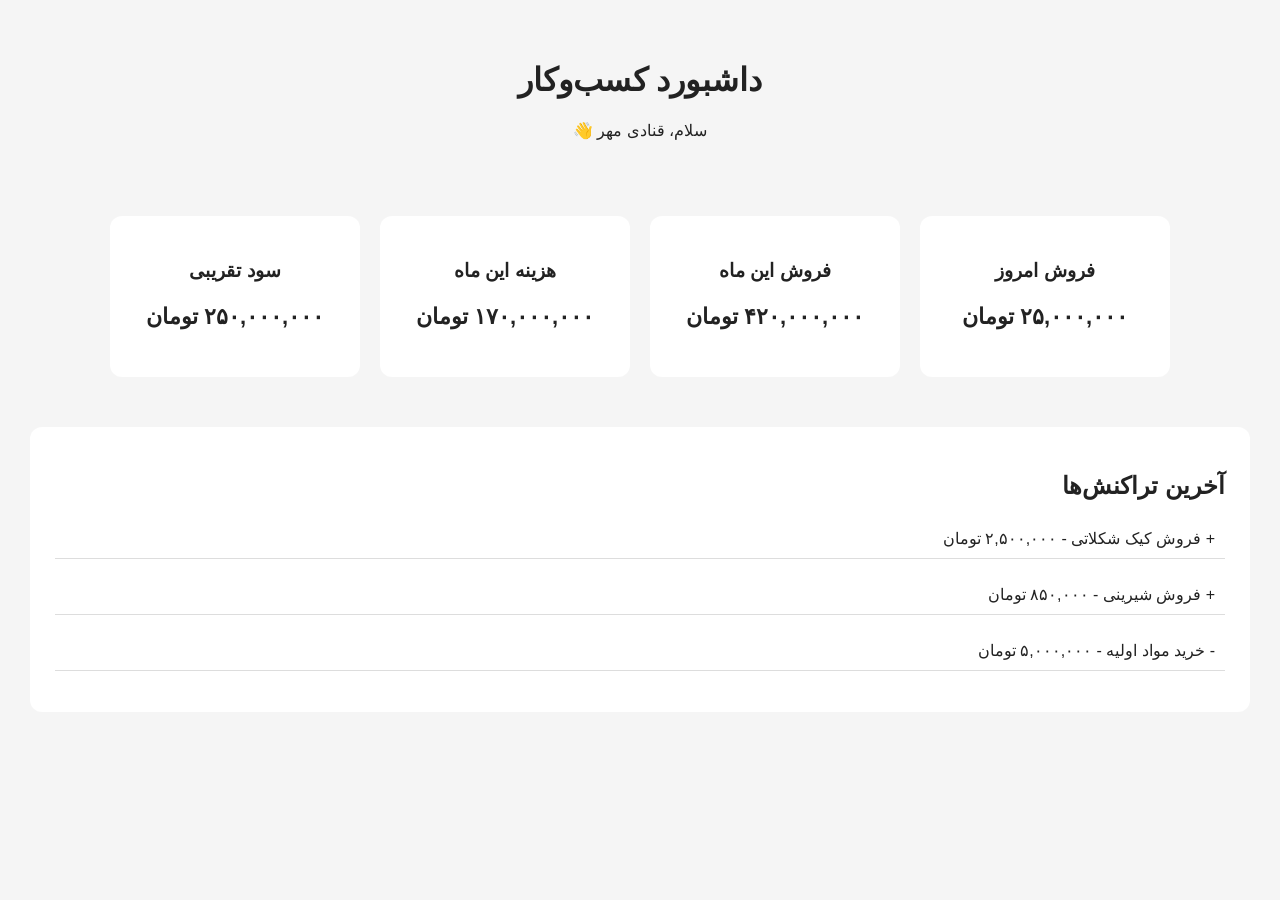
==== dashboard.html @ 0e92b702 "add project blueprint and roadmap" ====
<!DOCTYPE html>
<html lang="fa" dir="rtl">

<head>

    <meta charset="UTF-8">

    <meta name="viewport" content="width=device-width, initial-scale=1.0">

    <title>Business Insight Dashboard</title>

    <link rel="stylesheet" href="css/style.css">

</head>


<body>


    <!-- Dashboard Header -->
    <header class="dashboard-header">

        <h1>
            داشبورد کسب‌وکار
        </h1>

        <p>
            سلام، قنادی مهر 👋
        </p>

    </header>



    <!-- Statistics Cards -->
    <section class="stats">


        <div class="stat-card">

            <h3>
                فروش امروز
            </h3>

            <p>
                ۲۵,۰۰۰,۰۰۰ تومان
            </p>

        </div>



        <div class="stat-card">

            <h3>
                فروش این ماه
            </h3>

            <p>
                ۴۲۰,۰۰۰,۰۰۰ تومان
            </p>

        </div>



        <div class="stat-card">

            <h3>
                هزینه این ماه
            </h3>

            <p>
                ۱۷۰,۰۰۰,۰۰۰ تومان
            </p>

        </div>



        <div class="stat-card">

            <h3>
                سود تقریبی
            </h3>

            <p>
                ۲۵۰,۰۰۰,۰۰۰ تومان
            </p>

        </div>


    </section>




    <!-- Transactions Section -->
    <section class="transactions">


        <h2>
            آخرین تراکنش‌ها
        </h2>


        <div class="transaction-list">


            <p>
                + فروش کیک شکلاتی - ۲,۵۰۰,۰۰۰ تومان
            </p>


            <p>
                + فروش شیرینی - ۸۵۰,۰۰۰ تومان
            </p>


            <p>
                - خرید مواد اولیه - ۵,۰۰۰,۰۰۰ تومان
            </p>


        </div>


    </section>



</body>

</html>
---- css/style.css ----
/* Global Styles */

* {

    box-sizing: border-box;

}



body {

    font-family: "Tahoma", sans-serif;

    margin: 0;

    background-color: #f5f5f5;

    color: #222;

    direction: rtl;

}



/* Hero Section */

.hero {

    text-align: center;

    padding: 80px 20px;

    background-color: white;

}



.hero h1 {

    font-size: 48px;

    margin-bottom: 20px;

}



.hero h2 {

    font-size: 24px;

    margin-bottom: 20px;

}



.hero p {

    font-size: 18px;

    color: #555;

}



.hero button {

    margin-top: 20px;

    padding: 12px 35px;

    border: none;

    border-radius: 8px;

    cursor: pointer;

    font-size: 16px;

}



/* Features Section */

.features {

    padding: 50px 20px;

    text-align: center;

}



/* Feature Cards Layout */

.feature-list {

    display: flex;

    justify-content: center;

    gap: 20px;

    flex-wrap: wrap;

}



/* Feature Card */

.card {

    background-color: white;

    padding: 25px;

    width: 250px;

    border-radius: 10px;

}


/* Dashboard Header */

.dashboard-header {

    text-align: center;

    padding: 40px 20px;

}



/* Statistics Cards */

.stats {

    display: flex;

    justify-content: center;

    gap: 20px;

    flex-wrap: wrap;

    padding: 20px;

}



.stat-card {

    background: white;

    width: 250px;

    padding: 25px;

    border-radius: 12px;

    text-align: center;

}



.stat-card p {

    font-size: 22px;

    font-weight: bold;

}



/* Transactions */

.transactions {

    background: white;

    margin: 30px;

    padding: 25px;

    border-radius: 12px;

}



.transaction-list p {

    padding: 10px;

    border-bottom: 1px solid #ddd;

}
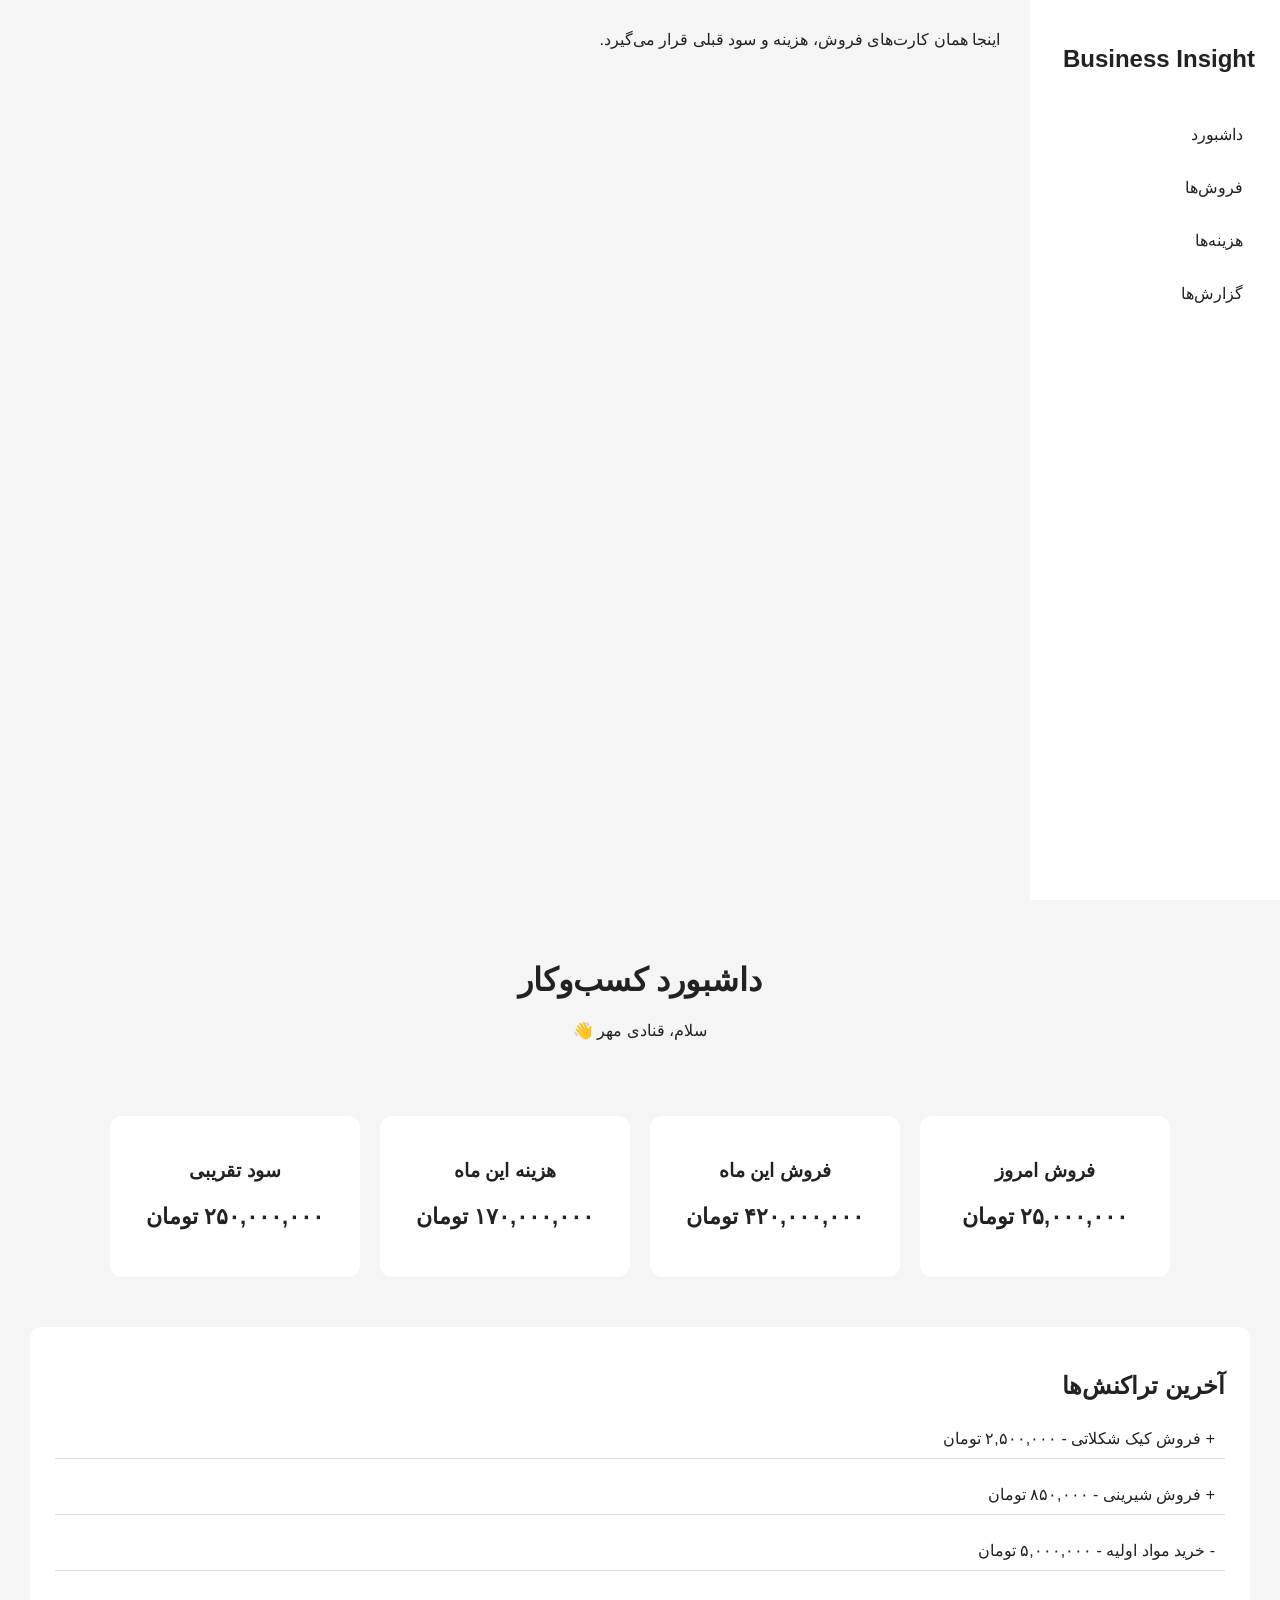
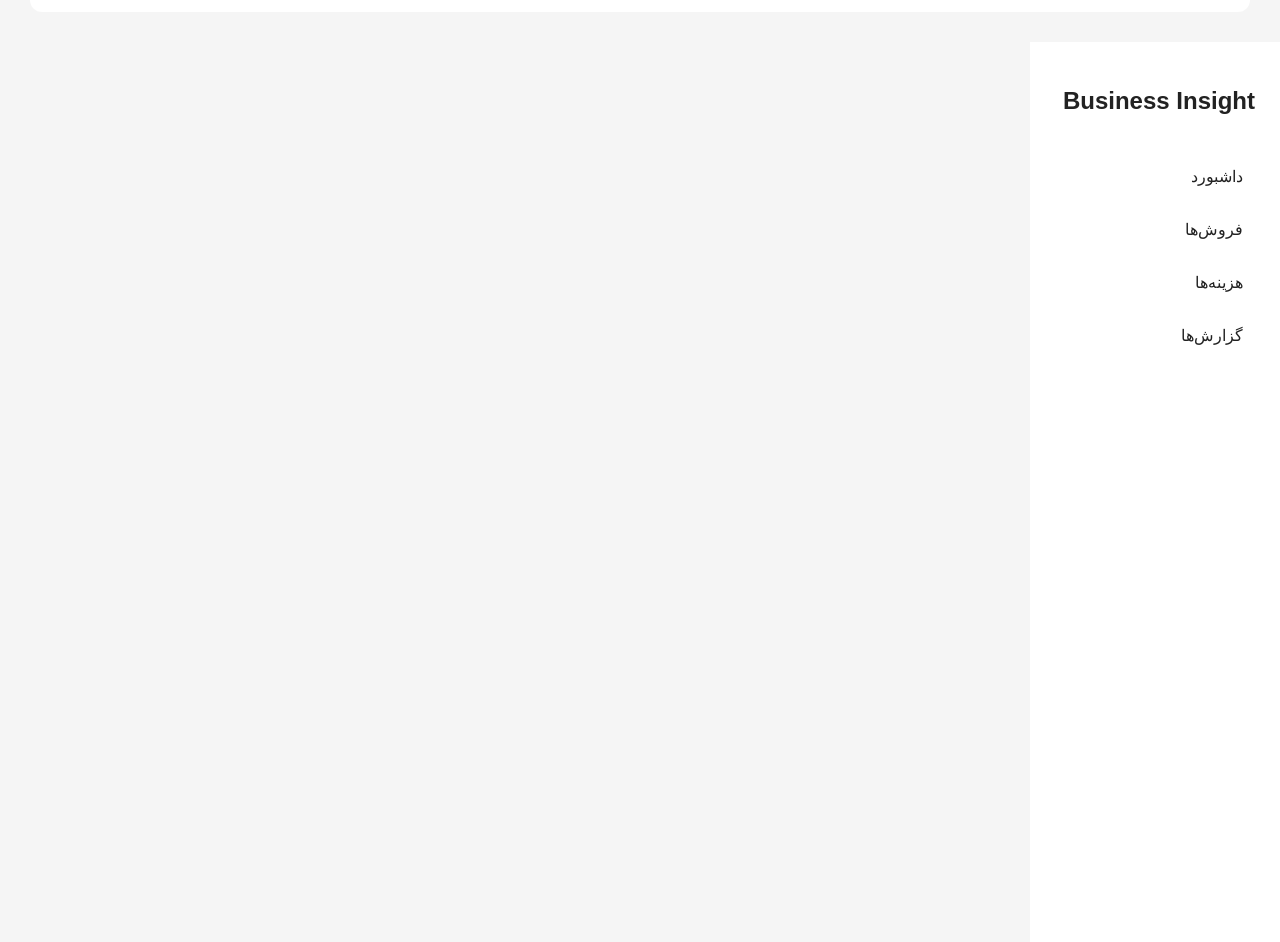
==== commit 145f8a42: "separate landing page and dashboard layout" ====
--- a/dashboard.html
+++ b/dashboard.html
@@ -13,7 +13,67 @@
 
 </head>
 
-
+<body>
+
+
+<div class="app-container">
+
+
+    <!-- Sidebar Navigation -->
+
+    <aside class="sidebar">
+
+
+        <h2>
+            Business Insight
+        </h2>
+
+
+        <nav>
+
+            <a href="dashboard.html">
+                داشبورد
+            </a>
+
+
+            <a href="pages/sales.html">
+                فروش‌ها
+            </a>
+
+
+            <a href="pages/expenses.html">
+                هزینه‌ها
+            </a>
+
+
+            <a href="pages/reports.html">
+                گزارش‌ها
+            </a>
+
+
+        </nav>
+
+
+    </aside>
+
+
+
+
+    <!-- Main Dashboard Content -->
+
+    <main class="dashboard-content">
+
+
+        اینجا همان کارت‌های فروش، هزینه و سود قبلی قرار می‌گیرد.
+
+
+    </main>
+
+
+</div>
+
+
+</body>
 <body>
 
 
@@ -132,4 +192,39 @@
 
 </body>
 
+<!-- Sidebar Navigation -->
+
+<aside class="sidebar">
+
+    <h2>
+        Business Insight
+    </h2>
+
+
+    <nav>
+
+        <a href="dashboard.html">
+            داشبورد
+        </a>
+
+
+        <a href="pages/sales.html">
+            فروش‌ها
+        </a>
+
+
+        <a href="pages/expenses.html">
+            هزینه‌ها
+        </a>
+
+
+        <a href="pages/reports.html">
+            گزارش‌ها
+        </a>
+
+
+    </nav>
+
+</aside>
+
 </html>
--- a/css/style.css
+++ b/css/style.css
@@ -207,4 +207,81 @@
 
     border-bottom: 1px solid #ddd;
 
+}
+
+
+/* Application Layout */
+
+.app-container {
+
+    display:flex;
+
+    min-height:100vh;
+
+}
+
+.sidebar {
+
+    width:250px;
+
+    background:white;
+
+    padding:25px;
+
+}
+
+.dashboard-content {
+
+    flex:1;
+
+    padding:30px;
+
+}
+
+
+/* Sidebar */
+
+.sidebar {
+
+    width: 250px;
+
+    min-height: 100vh;
+
+    background: white;
+
+    padding: 25px;
+
+}
+
+
+.sidebar h2 {
+
+    margin-bottom: 40px;
+
+}
+
+
+.sidebar a {
+
+    display: block;
+
+    text-decoration: none;
+
+    color: #222;
+
+    padding: 12px;
+
+    margin-bottom: 10px;
+
+}
+
+
+/* Main Content */
+
+.dashboard-content {
+
+    flex: 1;
+
+    padding: 30px;
+
 }
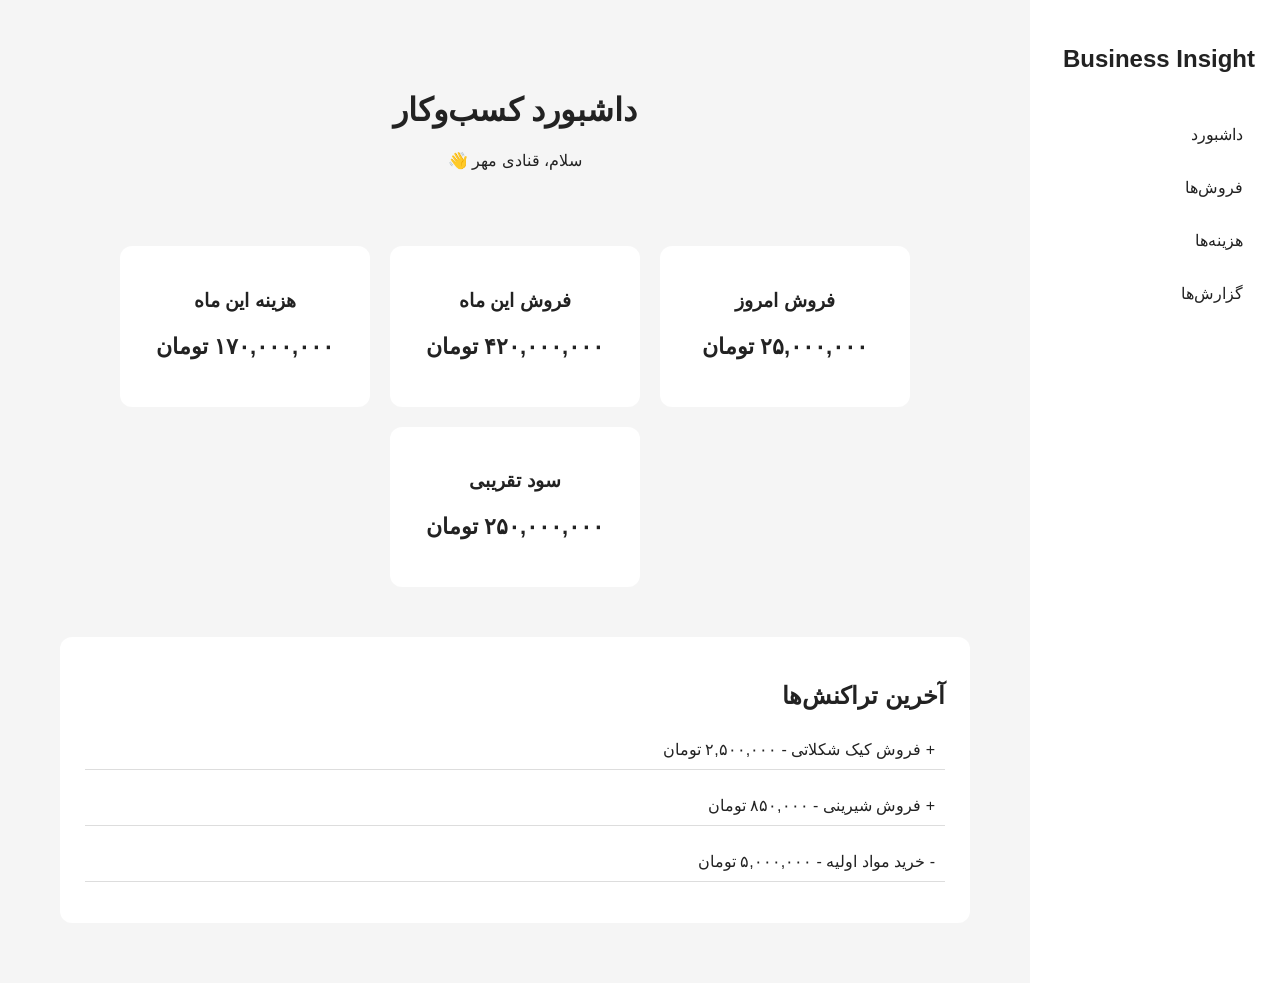
==== commit 4559a14a: "create dashboard panel structure" ====
--- a/dashboard.html
+++ b/dashboard.html
@@ -12,6 +12,7 @@
     <link rel="stylesheet" href="css/style.css">
 
 </head>
+
 
 <body>
 
@@ -64,7 +65,120 @@
     <main class="dashboard-content">
 
 
-        اینجا همان کارت‌های فروش، هزینه و سود قبلی قرار می‌گیرد.
+        <!-- Dashboard Header -->
+
+        <header class="dashboard-header">
+
+            <h1>
+                داشبورد کسب‌وکار
+            </h1>
+
+            <p>
+                سلام، قنادی مهر 👋
+            </p>
+
+        </header>
+
+
+
+
+        <!-- Statistics Cards -->
+
+        <section class="stats">
+
+
+            <div class="stat-card">
+
+                <h3>
+                    فروش امروز
+                </h3>
+
+                <p>
+                    ۲۵,۰۰۰,۰۰۰ تومان
+                </p>
+
+            </div>
+
+
+
+            <div class="stat-card">
+
+                <h3>
+                    فروش این ماه
+                </h3>
+
+                <p>
+                    ۴۲۰,۰۰۰,۰۰۰ تومان
+                </p>
+
+            </div>
+
+
+
+            <div class="stat-card">
+
+                <h3>
+                    هزینه این ماه
+                </h3>
+
+                <p>
+                    ۱۷۰,۰۰۰,۰۰۰ تومان
+                </p>
+
+            </div>
+
+
+
+            <div class="stat-card">
+
+                <h3>
+                    سود تقریبی
+                </h3>
+
+                <p>
+                    ۲۵۰,۰۰۰,۰۰۰ تومان
+                </p>
+
+            </div>
+
+
+        </section>
+
+
+
+
+        <!-- Recent Transactions -->
+
+        <section class="transactions">
+
+
+            <h2>
+                آخرین تراکنش‌ها
+            </h2>
+
+
+            <div class="transaction-list">
+
+
+                <p>
+                    + فروش کیک شکلاتی - ۲,۵۰۰,۰۰۰ تومان
+                </p>
+
+
+                <p>
+                    + فروش شیرینی - ۸۵۰,۰۰۰ تومان
+                </p>
+
+
+                <p>
+                    - خرید مواد اولیه - ۵,۰۰۰,۰۰۰ تومان
+                </p>
+
+
+            </div>
+
+
+        </section>
 
 
     </main>
@@ -74,157 +188,5 @@
 
 
 </body>
-<body>
-
-
-    <!-- Dashboard Header -->
-    <header class="dashboard-header">
-
-        <h1>
-            داشبورد کسب‌وکار
-        </h1>
-
-        <p>
-            سلام، قنادی مهر 👋
-        </p>
-
-    </header>
-
-
-
-    <!-- Statistics Cards -->
-    <section class="stats">
-
-
-        <div class="stat-card">
-
-            <h3>
-                فروش امروز
-            </h3>
-
-            <p>
-                ۲۵,۰۰۰,۰۰۰ تومان
-            </p>
-
-        </div>
-
-
-
-        <div class="stat-card">
-
-            <h3>
-                فروش این ماه
-            </h3>
-
-            <p>
-                ۴۲۰,۰۰۰,۰۰۰ تومان
-            </p>
-
-        </div>
-
-
-
-        <div class="stat-card">
-
-            <h3>
-                هزینه این ماه
-            </h3>
-
-            <p>
-                ۱۷۰,۰۰۰,۰۰۰ تومان
-            </p>
-
-        </div>
-
-
-
-        <div class="stat-card">
-
-            <h3>
-                سود تقریبی
-            </h3>
-
-            <p>
-                ۲۵۰,۰۰۰,۰۰۰ تومان
-            </p>
-
-        </div>
-
-
-    </section>
-
-
-
-
-    <!-- Transactions Section -->
-    <section class="transactions">
-
-
-        <h2>
-            آخرین تراکنش‌ها
-        </h2>
-
-
-        <div class="transaction-list">
-
-
-            <p>
-                + فروش کیک شکلاتی - ۲,۵۰۰,۰۰۰ تومان
-            </p>
-
-
-            <p>
-                + فروش شیرینی - ۸۵۰,۰۰۰ تومان
-            </p>
-
-
-            <p>
-                - خرید مواد اولیه - ۵,۰۰۰,۰۰۰ تومان
-            </p>
-
-
-        </div>
-
-
-    </section>
-
-
-
-</body>
-
-<!-- Sidebar Navigation -->
-
-<aside class="sidebar">
-
-    <h2>
-        Business Insight
-    </h2>
-
-
-    <nav>
-
-        <a href="dashboard.html">
-            داشبورد
-        </a>
-
-
-        <a href="pages/sales.html">
-            فروش‌ها
-        </a>
-
-
-        <a href="pages/expenses.html">
-            هزینه‌ها
-        </a>
-
-
-        <a href="pages/reports.html">
-            گزارش‌ها
-        </a>
-
-
-    </nav>
-
-</aside>
 
 </html>
